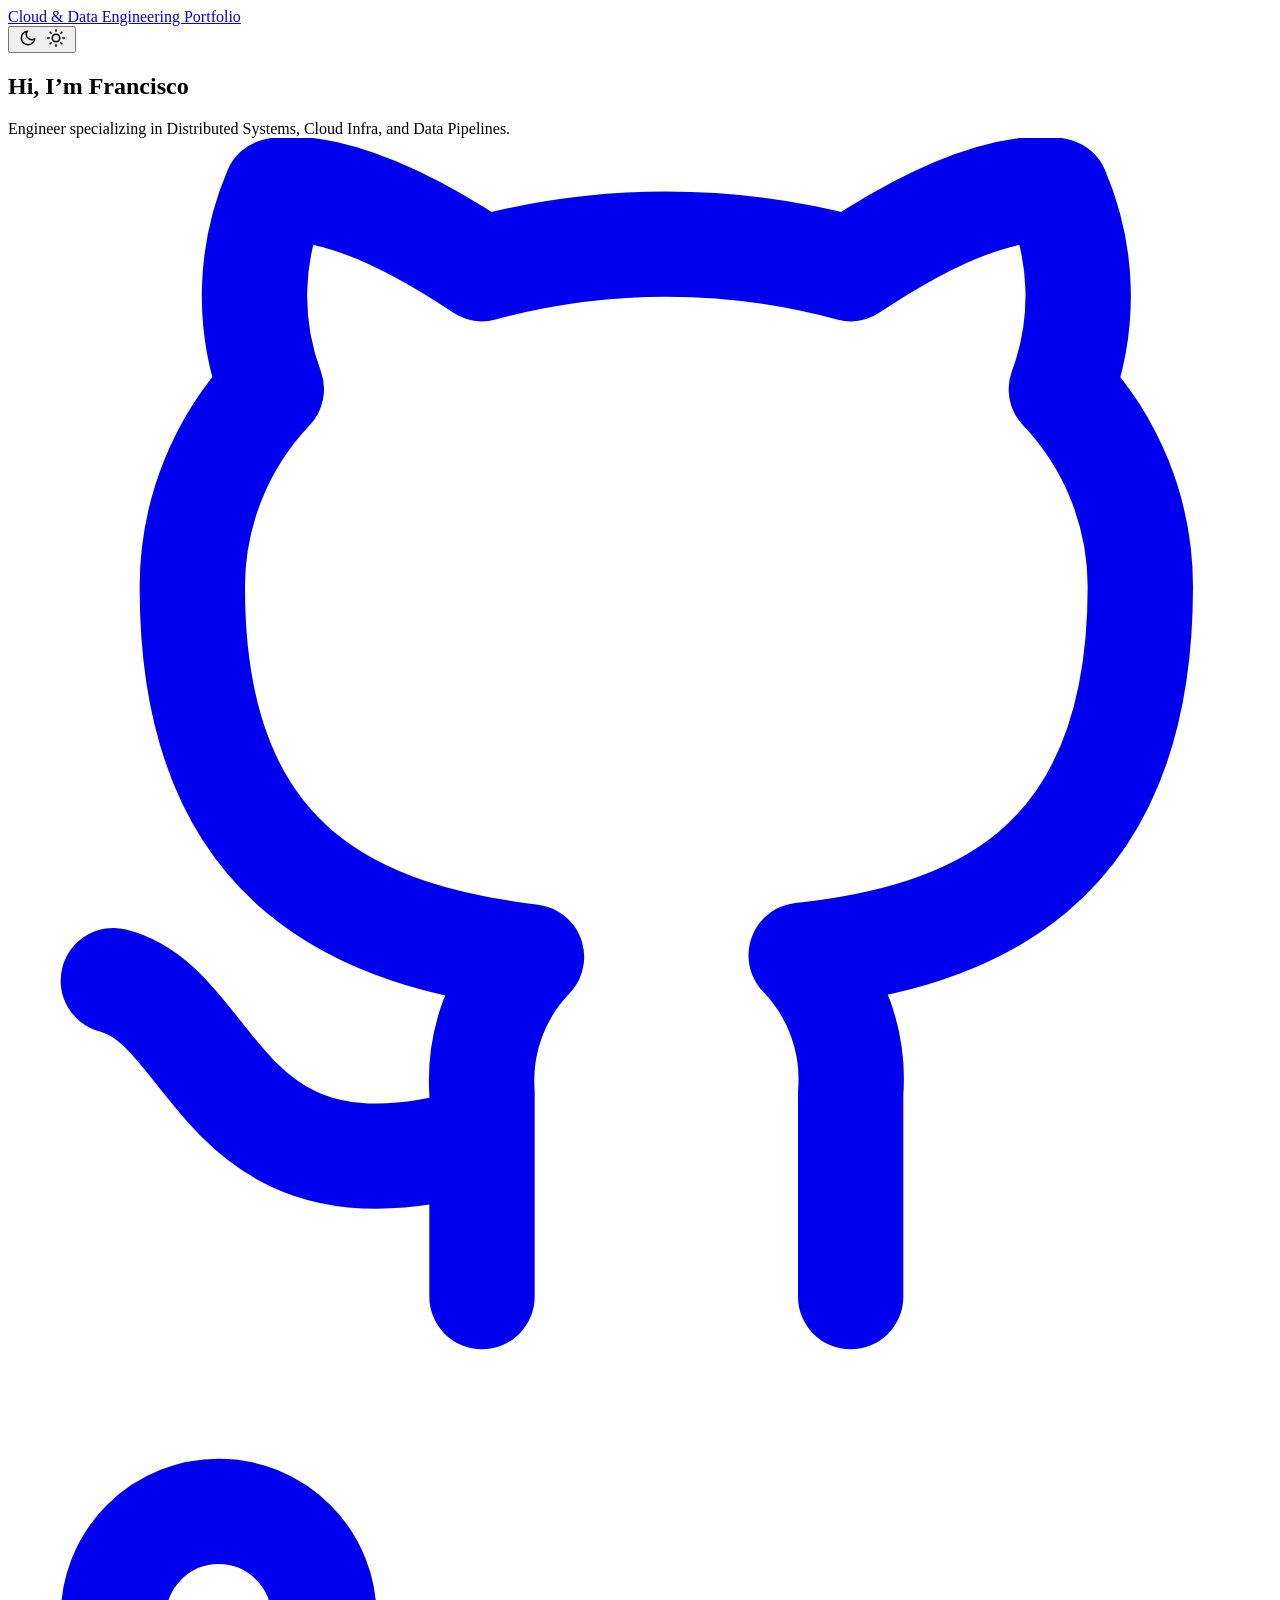
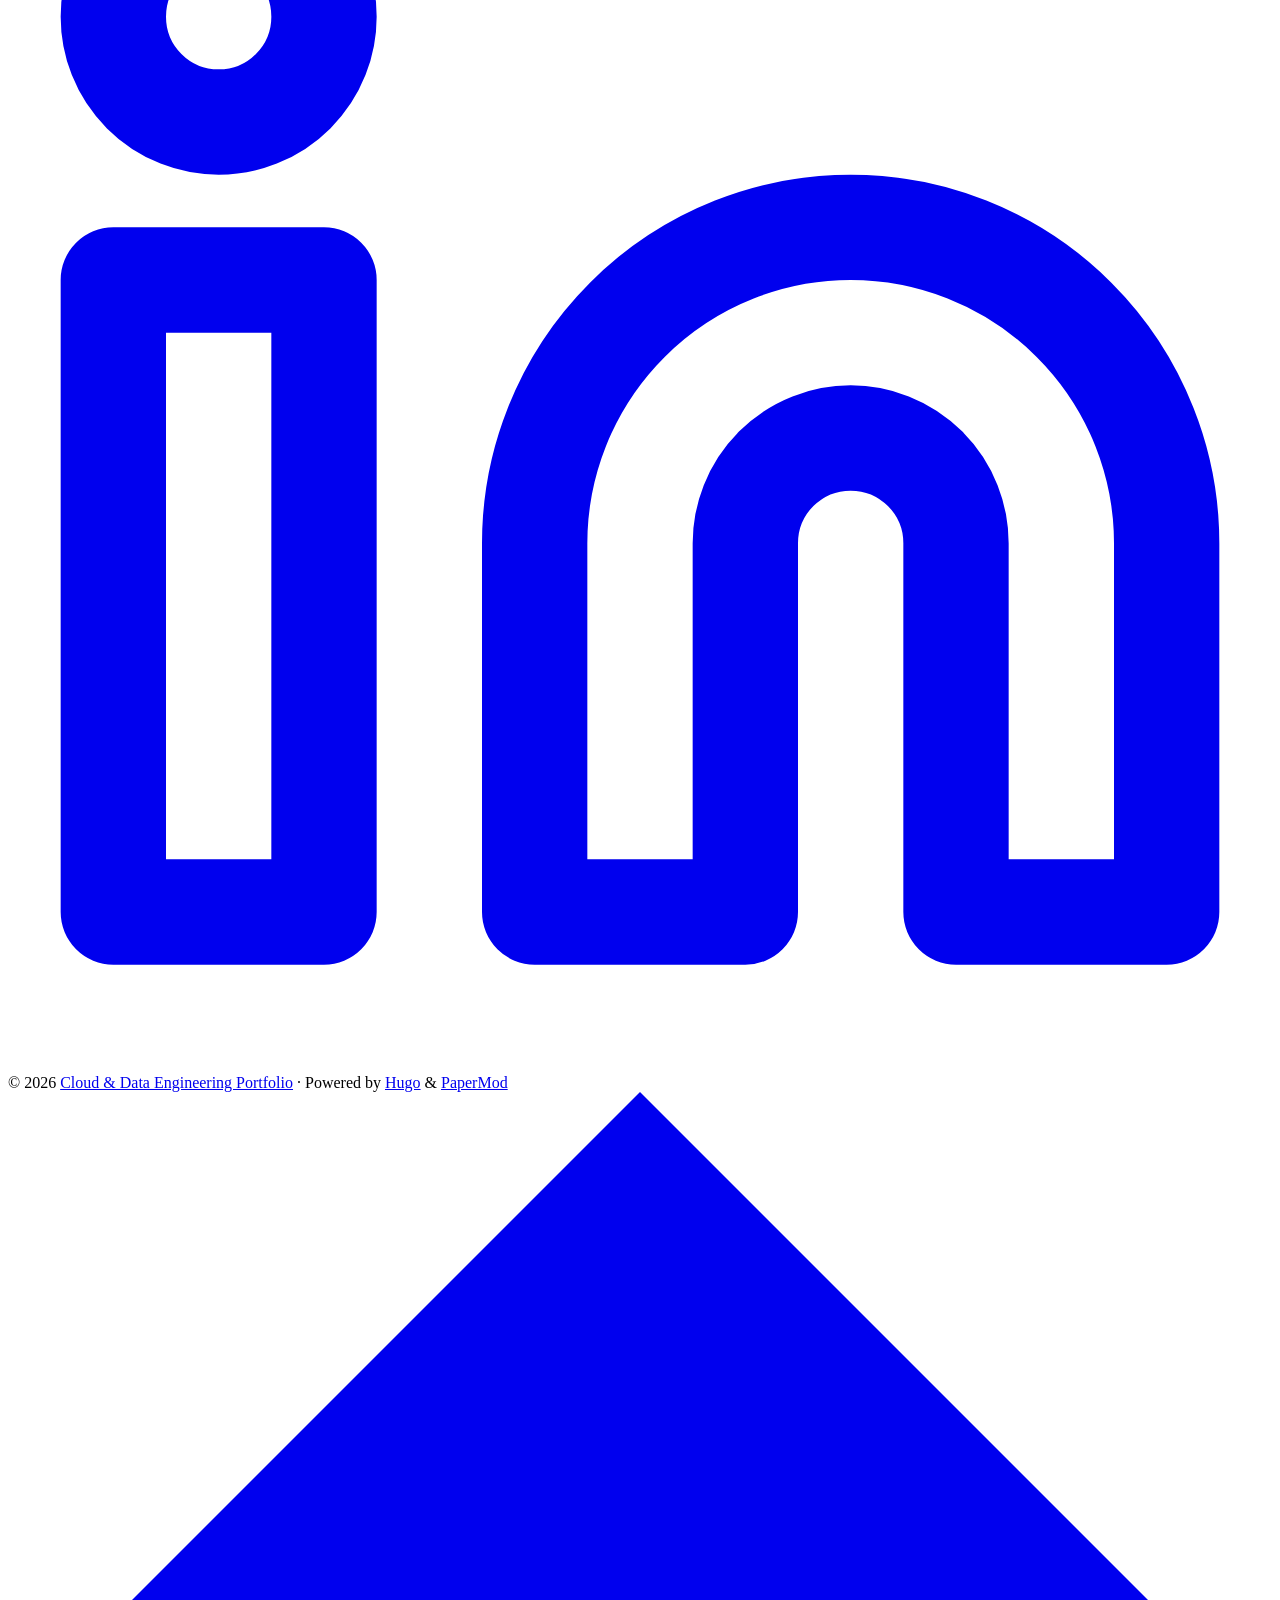
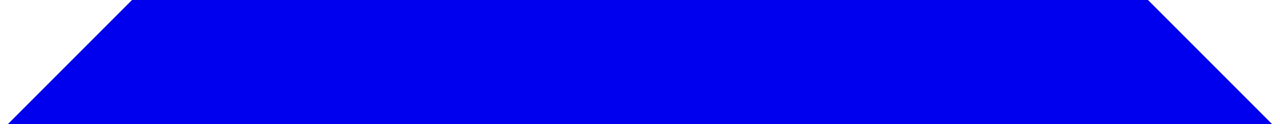
==== public/index.html @ 98f8ec18 "Now lets render." ====
<!DOCTYPE html>
<html lang="en" dir="auto" data-theme="auto">

<head>
	<meta name="generator" content="Hugo 0.159.2"><meta charset="utf-8">
<meta http-equiv="X-UA-Compatible" content="IE=edge">
<meta name="viewport" content="width=device-width, initial-scale=1, shrink-to-fit=no">
<meta name="robots" content="index, follow">
<title>Cloud &amp; Data Engineering Portfolio</title>

<meta name="description" content="">
<meta name="author" content="">
<link rel="canonical" href="https://francisco-obando.github.io/">
<link crossorigin="anonymous" href="/assets/css/stylesheet.199042e659bc7245f5609d333d6c044eb554a0640849bb874e1dff8eb0f57209.css" integrity="sha256-GZBC5lm8ckX1YJ0zPWwETrVUoGQISbuHTh3/jrD1cgk=" rel="preload stylesheet" as="style">
<link rel="icon" href="https://francisco-obando.github.io/favicon.ico">
<link rel="icon" type="image/png" sizes="16x16" href="https://francisco-obando.github.io/favicon-16x16.png">
<link rel="icon" type="image/png" sizes="32x32" href="https://francisco-obando.github.io/favicon-32x32.png">
<link rel="apple-touch-icon" href="https://francisco-obando.github.io/apple-touch-icon.png">
<link rel="mask-icon" href="https://francisco-obando.github.io/safari-pinned-tab.svg">
<meta name="theme-color" content="#2e2e33">
<meta name="msapplication-TileColor" content="#2e2e33">
<link rel="alternate" type="application/rss+xml" href="https://francisco-obando.github.io/index.xml" title="rss">
<link rel="alternate" hreflang="en" href="https://francisco-obando.github.io/">
<noscript>
    <style>
        #theme-toggle,
        .top-link {
            display: none;
        }

    </style>
    <style>
        @media (prefers-color-scheme: dark) {
            :root {
                --theme: rgb(29, 30, 32);
                --entry: rgb(46, 46, 51);
                --primary: rgb(218, 218, 219);
                --secondary: rgb(155, 156, 157);
                --tertiary: rgb(65, 66, 68);
                --content: rgb(196, 196, 197);
                --code-block-bg: rgb(46, 46, 51);
                --code-bg: rgb(55, 56, 62);
                --border: rgb(51, 51, 51);
                color-scheme: dark;
            }

            .list {
                background: var(--theme);
            }

            .toc {
                background: var(--entry);
            }
        }

        @media (prefers-color-scheme: light) {
            .list::-webkit-scrollbar-thumb {
                border-color: var(--code-bg);
            }
        }

    </style>
</noscript>
<script>
    if (localStorage.getItem("pref-theme") === "dark") {
        document.querySelector("html").dataset.theme = 'dark';
    } else if (localStorage.getItem("pref-theme") === "light") {
       document.querySelector("html").dataset.theme = 'light';
    } else if (window.matchMedia('(prefers-color-scheme: dark)').matches) {
        document.querySelector("html").dataset.theme = 'dark';
    } else {
        document.querySelector("html").dataset.theme = 'light';
    }

</script><meta property="og:url" content="https://francisco-obando.github.io/">
  <meta property="og:site_name" content="Cloud & Data Engineering Portfolio">
  <meta property="og:title" content="Cloud & Data Engineering Portfolio">
  <meta property="og:locale" content="en_us">
  <meta property="og:type" content="website">

  <meta name="twitter:card" content="summary">
  <meta name="twitter:title" content="Cloud & Data Engineering Portfolio">

<script type="application/ld+json">
{
  "@context": "https://schema.org",
  "@type": "Organization",
  "name": "Cloud \u0026 Data Engineering Portfolio",
  "url": "https://francisco-obando.github.io/",
  "description": "",
  "logo": "https://francisco-obando.github.io/favicon.ico",
  "sameAs": [
      "https://github.com/francisco-obando", "https://linkedin.com/in/franciscoobando"
  ]
}
</script>
</head>
<body class="list" id="top">
    <header class="header">
    <nav class="nav">
        <div class="logo">
            <a href="https://francisco-obando.github.io/" accesskey="h" title="Cloud &amp; Data Engineering Portfolio (Alt + H)">Cloud &amp; Data Engineering Portfolio</a>
            <div class="logo-switches">
                <button id="theme-toggle" accesskey="t" title="(Alt + T)" aria-label="Toggle theme">
                    <svg id="moon" xmlns="http://www.w3.org/2000/svg" width="24" height="18" viewBox="0 0 24 24"
                        fill="none" stroke="currentColor" stroke-width="2" stroke-linecap="round"
                        stroke-linejoin="round">
                        <path d="M21 12.79A9 9 0 1 1 11.21 3 7 7 0 0 0 21 12.79z"></path>
                    </svg>
                    <svg id="sun" xmlns="http://www.w3.org/2000/svg" width="24" height="18" viewBox="0 0 24 24"
                        fill="none" stroke="currentColor" stroke-width="2" stroke-linecap="round"
                        stroke-linejoin="round">
                        <circle cx="12" cy="12" r="5"></circle>
                        <line x1="12" y1="1" x2="12" y2="3"></line>
                        <line x1="12" y1="21" x2="12" y2="23"></line>
                        <line x1="4.22" y1="4.22" x2="5.64" y2="5.64"></line>
                        <line x1="18.36" y1="18.36" x2="19.78" y2="19.78"></line>
                        <line x1="1" y1="12" x2="3" y2="12"></line>
                        <line x1="21" y1="12" x2="23" y2="12"></line>
                        <line x1="4.22" y1="19.78" x2="5.64" y2="18.36"></line>
                        <line x1="18.36" y1="5.64" x2="19.78" y2="4.22"></line>
                    </svg>
                </button>
            </div>
        </div>
        <ul id="menu">
        </ul>
    </nav>
</header>
<main class="main"> 
<article class="first-entry home-info">
    <header class="entry-header">
        <h1>Hi, I&rsquo;m Francisco</h1>
    </header>
    <div class="entry-content">
        Engineer specializing in Distributed Systems, Cloud Infra, and Data Pipelines.
    </div>
    <footer class="entry-footer">
        <div class="social-icons" >
    <a href="https://github.com/francisco-obando" target="_blank" rel="noopener noreferrer me"
        title="Github">
        <svg xmlns="http://www.w3.org/2000/svg" viewBox="0 0 24 24" fill="none" stroke="currentColor" stroke-width="2"
    stroke-linecap="round" stroke-linejoin="round">
    <path
        d="M9 19c-5 1.5-5-2.5-7-3m14 6v-3.87a3.37 3.37 0 0 0-.94-2.61c3.14-.35 6.44-1.54 6.44-7A5.44 5.44 0 0 0 20 4.77 5.07 5.07 0 0 0 19.91 1S18.73.65 16 2.48a13.38 13.38 0 0 0-7 0C6.27.65 5.09 1 5.09 1A5.07 5.07 0 0 0 5 4.77a5.44 5.44 0 0 0-1.5 3.78c0 5.42 3.3 6.61 6.44 7A3.37 3.37 0 0 0 9 18.13V22">
    </path>
</svg>
    </a>
    <a href="https://linkedin.com/in/franciscoobando" target="_blank" rel="noopener noreferrer me"
        title="Linkedin">
        <svg xmlns="http://www.w3.org/2000/svg" viewBox="0 0 24 24" fill="none" stroke="currentColor" stroke-width="2"
    stroke-linecap="round" stroke-linejoin="round">
    <path d="M16 8a6 6 0 0 1 6 6v7h-4v-7a2 2 0 0 0-2-2 2 2 0 0 0-2 2v7h-4v-7a6 6 0 0 1 6-6z"></path>
    <rect x="2" y="9" width="4" height="12"></rect>
    <circle cx="4" cy="4" r="2"></circle>
</svg>
    </a>
</div>

    </footer>
</article>
    </main>
    
<footer class="footer">
        <span>&copy; 2026 <a href="https://francisco-obando.github.io/">Cloud &amp; Data Engineering Portfolio</a></span> · 

    <span>
        Powered by
        <a href="https://gohugo.io/" rel="noopener noreferrer" target="_blank">Hugo</a> &
        <a href="https://github.com/adityatelange/hugo-PaperMod/" rel="noopener" target="_blank">PaperMod</a>
    </span>
</footer>
<a href="#top" aria-label="go to top" title="Go to Top (Alt + G)" class="top-link" id="top-link" accesskey="g">
    <svg xmlns="http://www.w3.org/2000/svg" viewBox="0 0 12 6" fill="currentColor">
        <path d="M12 6H0l6-6z" />
    </svg>
</a>

<script>
    let menu = document.getElementById('menu');
    if (menu) {
        
        const scrollPosition = localStorage.getItem("menu-scroll-position");
        if (scrollPosition) {
            menu.scrollLeft = parseInt(scrollPosition, 10);
        }
        
        menu.onscroll = function () {
            localStorage.setItem("menu-scroll-position", menu.scrollLeft);
        }
    }

    document.querySelectorAll('a[href^="#"]').forEach(anchor => {
        anchor.addEventListener("click", function (e) {
            e.preventDefault();
            var id = this.getAttribute("href").substr(1);
            if (!window.matchMedia('(prefers-reduced-motion: reduce)').matches) {
                document.querySelector(`[id='${decodeURIComponent(id)}']`).scrollIntoView({
                    behavior: "smooth"
                });
            } else {
                document.querySelector(`[id='${decodeURIComponent(id)}']`).scrollIntoView();
            }
            if (id === "top") {
                history.replaceState(null, null, " ");
            } else {
                history.pushState(null, null, `#${id}`);
            }
        });
    });

</script>
<script>
    var mybutton = document.getElementById("top-link");
    window.onscroll = function () {
        if (document.body.scrollTop > 800 || document.documentElement.scrollTop > 800) {
            mybutton.style.visibility = "visible";
            mybutton.style.opacity = "1";
        } else {
            mybutton.style.visibility = "hidden";
            mybutton.style.opacity = "0";
        }
    };

</script>
<script>
    document.getElementById("theme-toggle").addEventListener("click", () => {
        const html = document.querySelector("html");
        if (html.dataset.theme === "dark") {
            html.dataset.theme = 'light';
            localStorage.setItem("pref-theme", 'light');
        } else {
            html.dataset.theme = 'dark';
            localStorage.setItem("pref-theme", 'dark');
        }
    })

</script>
</body>

</html>
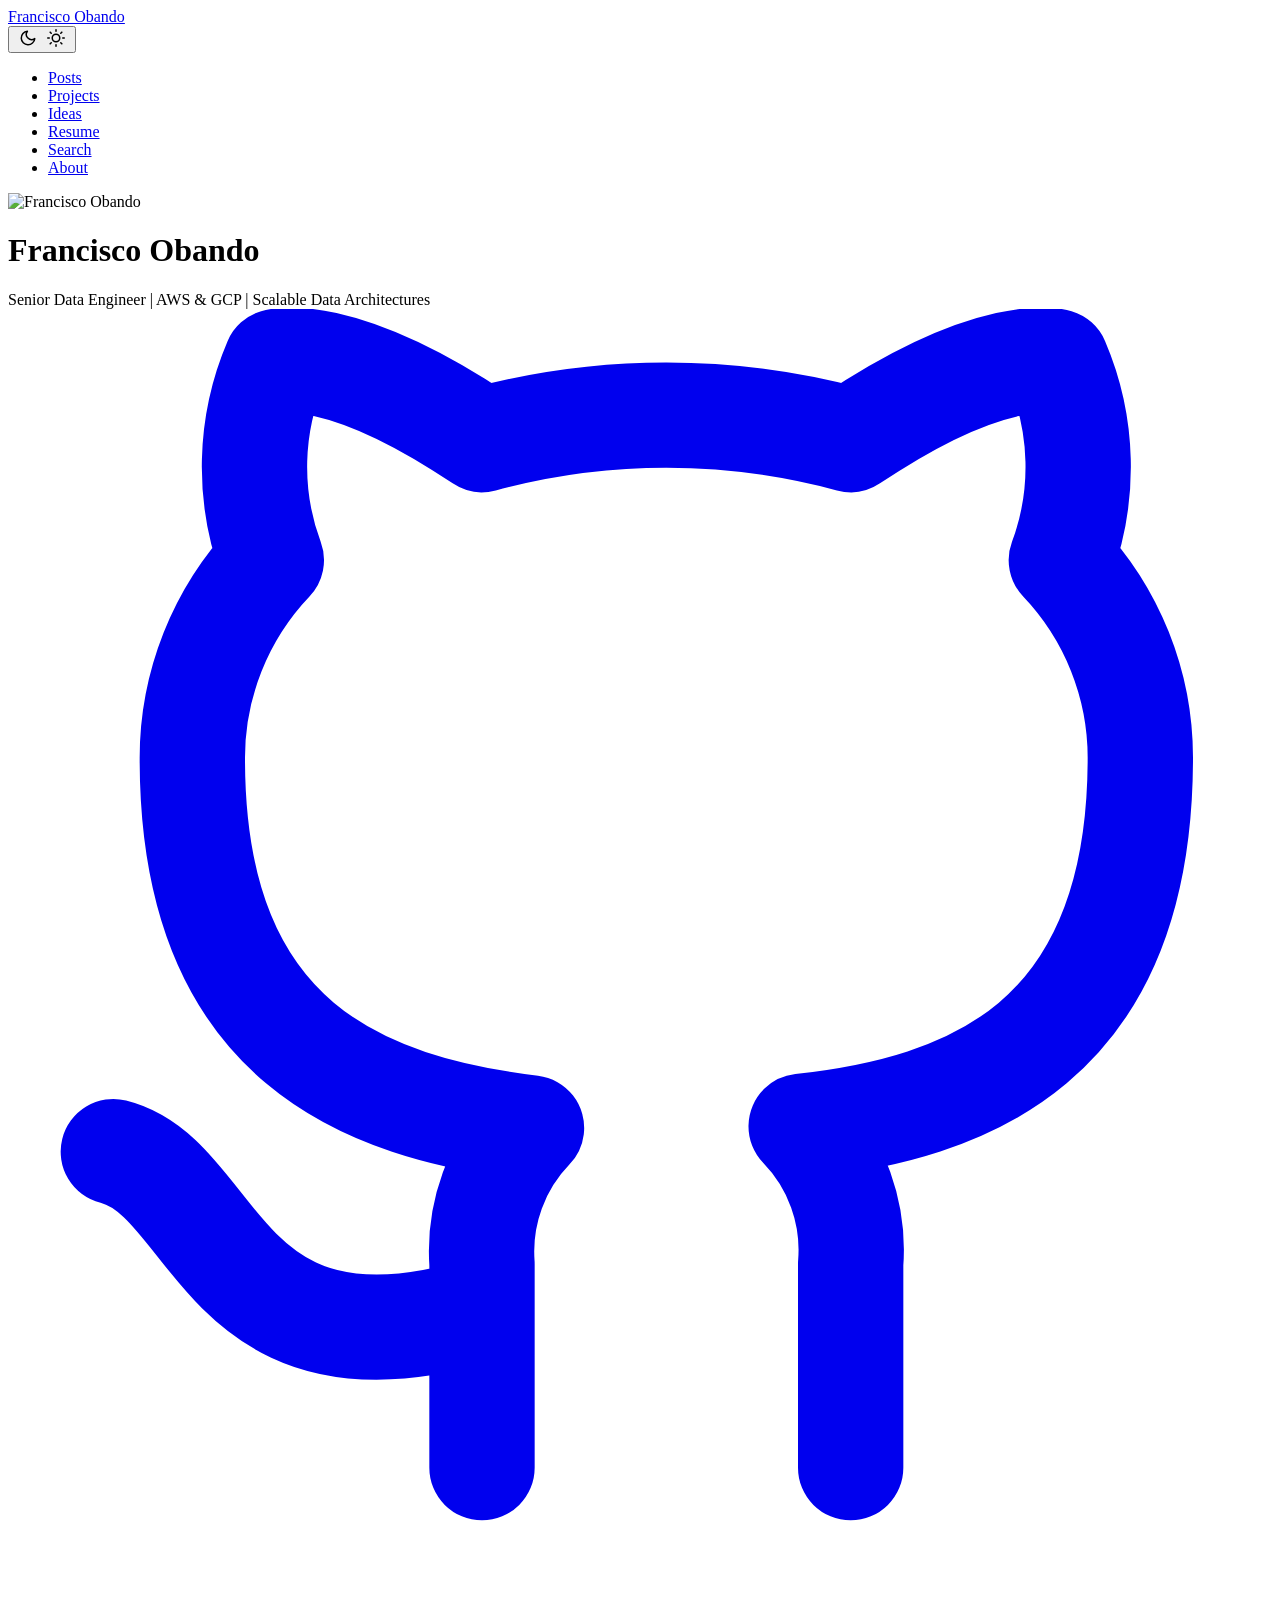
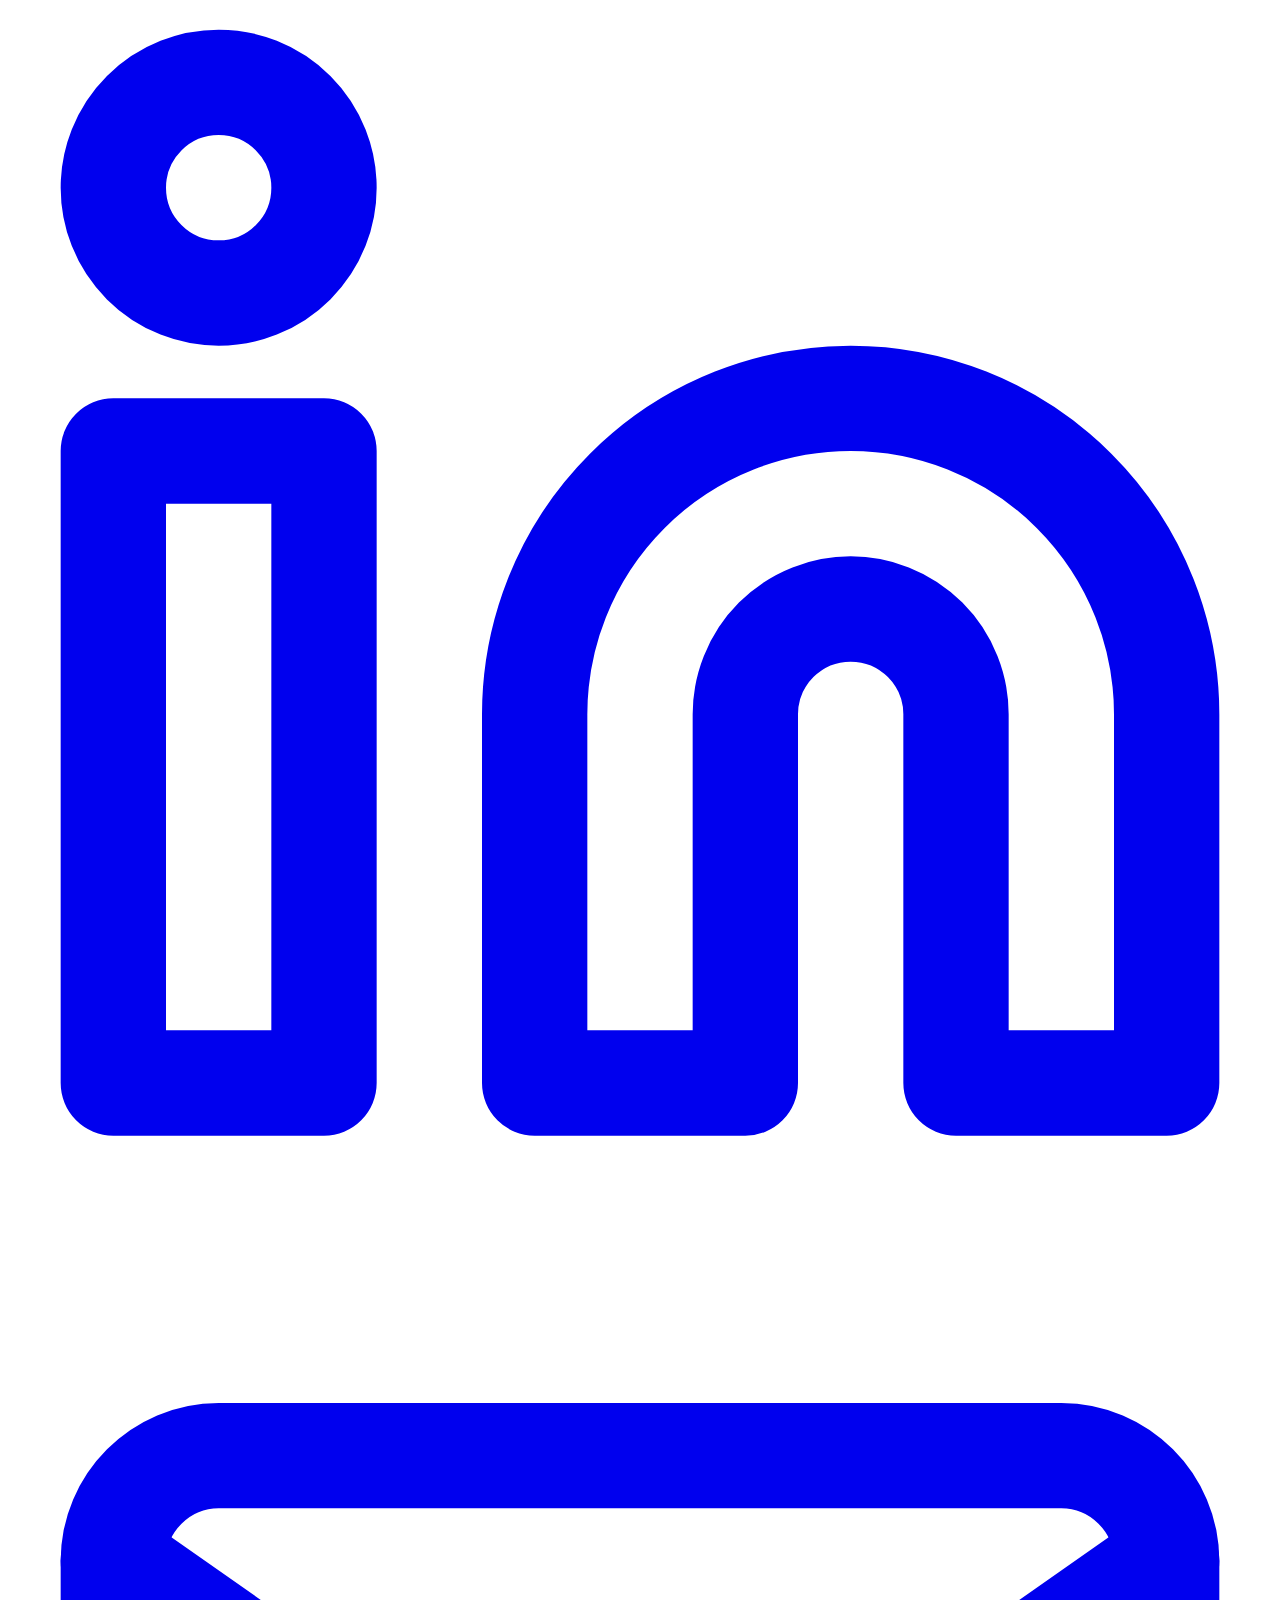
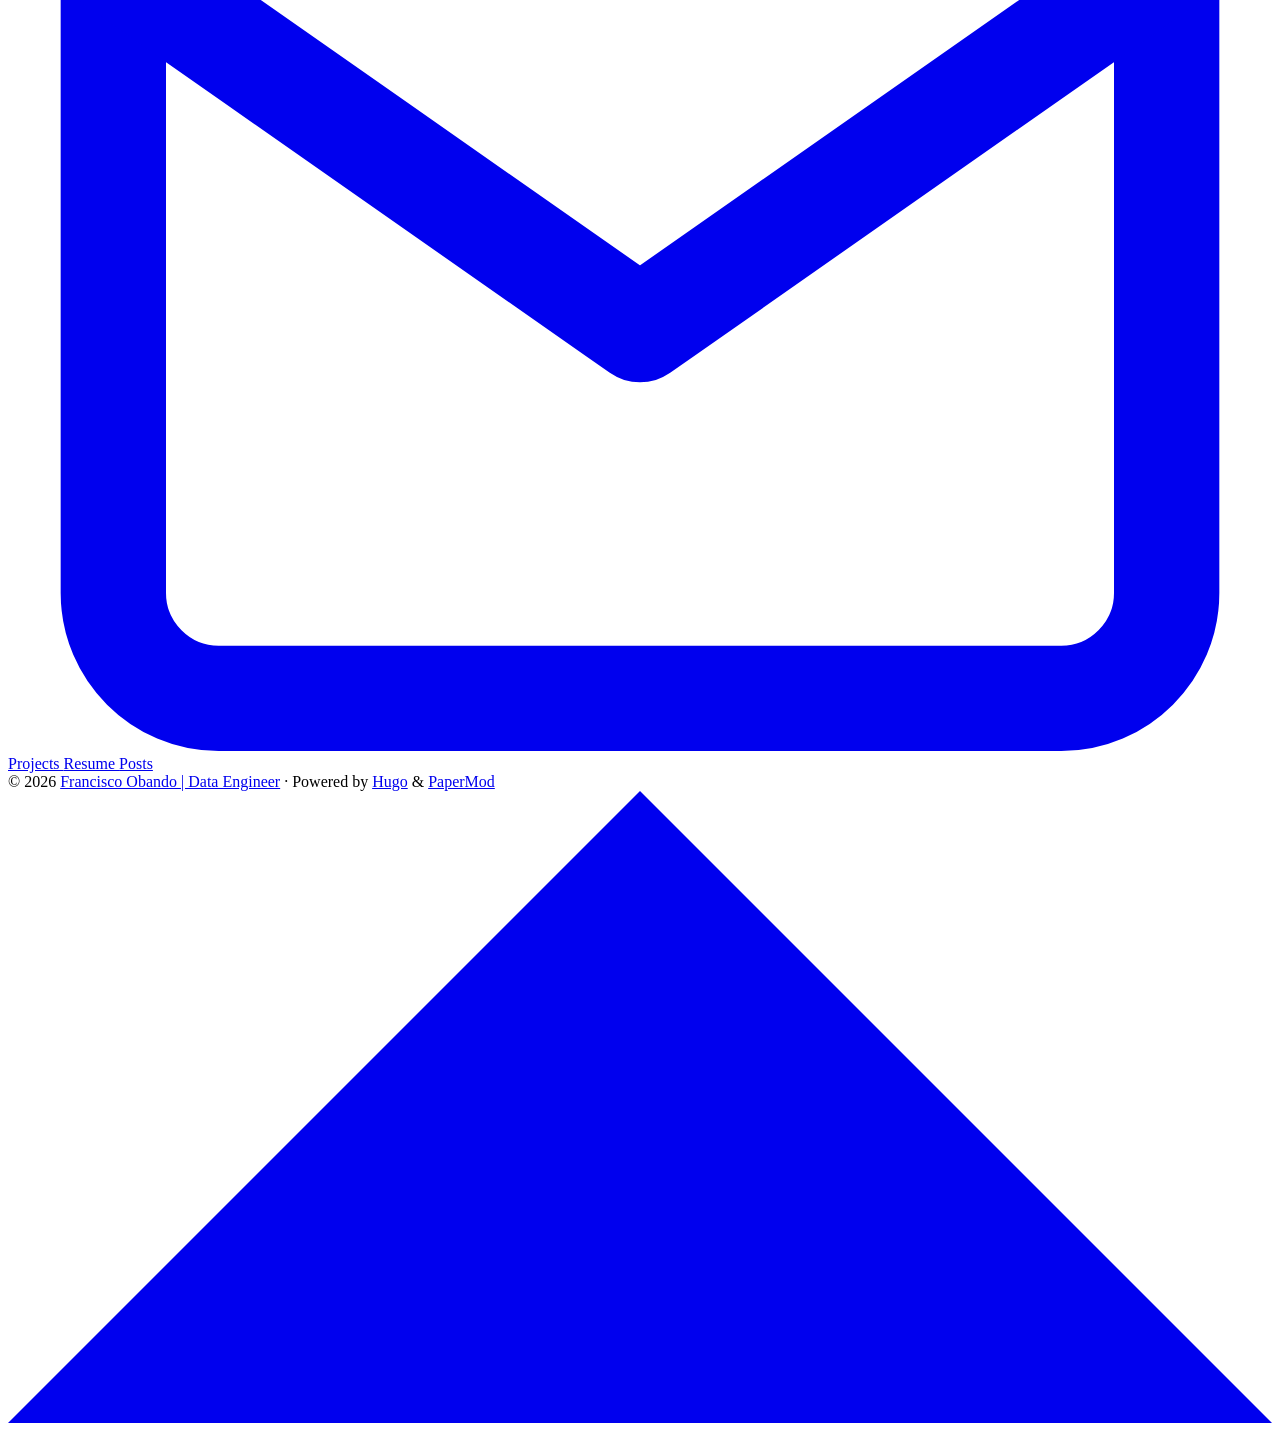
==== commit 799b231c: "Configure gitignore and persist image processing tools" ====
--- a/public/index.html
+++ b/public/index.html
@@ -2,25 +2,26 @@
 <html lang="en" dir="auto" data-theme="auto">
 
 <head>
-	<meta name="generator" content="Hugo 0.159.2"><meta charset="utf-8">
+	<meta name="generator" content="Hugo 0.159.2"><script src="/livereload.js?mindelay=10&amp;v=2&amp;port=1313&amp;path=livereload" data-no-instant defer></script><meta charset="utf-8">
 <meta http-equiv="X-UA-Compatible" content="IE=edge">
 <meta name="viewport" content="width=device-width, initial-scale=1, shrink-to-fit=no">
 <meta name="robots" content="index, follow">
-<title>Cloud &amp; Data Engineering Portfolio</title>
-
-<meta name="description" content="">
-<meta name="author" content="">
-<link rel="canonical" href="https://francisco-obando.github.io/">
+<title>Francisco Obando | Data Engineer</title>
+
+<meta name="description" content="Senior Data Engineer specializing in Scalable Data Platforms, Cloud Infrastructure (AWS/GCP), and Event-Driven Architectures.">
+<meta name="author" content="Francisco Obando">
+<link rel="canonical" href="http://localhost:1313/">
 <link crossorigin="anonymous" href="/assets/css/stylesheet.199042e659bc7245f5609d333d6c044eb554a0640849bb874e1dff8eb0f57209.css" integrity="sha256-GZBC5lm8ckX1YJ0zPWwETrVUoGQISbuHTh3/jrD1cgk=" rel="preload stylesheet" as="style">
-<link rel="icon" href="https://francisco-obando.github.io/favicon.ico">
-<link rel="icon" type="image/png" sizes="16x16" href="https://francisco-obando.github.io/favicon-16x16.png">
-<link rel="icon" type="image/png" sizes="32x32" href="https://francisco-obando.github.io/favicon-32x32.png">
-<link rel="apple-touch-icon" href="https://francisco-obando.github.io/apple-touch-icon.png">
-<link rel="mask-icon" href="https://francisco-obando.github.io/safari-pinned-tab.svg">
+<link rel="icon" href="http://localhost:1313/favicon.ico">
+<link rel="icon" type="image/png" sizes="16x16" href="http://localhost:1313/favicon-16x16.png">
+<link rel="icon" type="image/png" sizes="32x32" href="http://localhost:1313/favicon-32x32.png">
+<link rel="apple-touch-icon" href="http://localhost:1313/apple-touch-icon.png">
+<link rel="mask-icon" href="http://localhost:1313/safari-pinned-tab.svg">
 <meta name="theme-color" content="#2e2e33">
 <meta name="msapplication-TileColor" content="#2e2e33">
-<link rel="alternate" type="application/rss+xml" href="https://francisco-obando.github.io/index.xml" title="rss">
-<link rel="alternate" hreflang="en" href="https://francisco-obando.github.io/">
+<link rel="alternate" type="application/rss+xml" href="http://localhost:1313/index.xml" title="rss">
+<link rel="alternate" type="application/json" href="http://localhost:1313/index.json" title="json">
+<link rel="alternate" hreflang="en" href="http://localhost:1313/">
 <noscript>
     <style>
         #theme-toggle,
@@ -72,25 +73,27 @@
         document.querySelector("html").dataset.theme = 'light';
     }
 
-</script><meta property="og:url" content="https://francisco-obando.github.io/">
-  <meta property="og:site_name" content="Cloud & Data Engineering Portfolio">
-  <meta property="og:title" content="Cloud & Data Engineering Portfolio">
+</script><meta property="og:url" content="http://localhost:1313/">
+  <meta property="og:site_name" content="Francisco Obando | Data Engineer">
+  <meta property="og:title" content="Francisco Obando | Data Engineer">
+  <meta property="og:description" content="Senior Data Engineer specializing in Scalable Data Platforms, Cloud Infrastructure (AWS/GCP), and Event-Driven Architectures.">
   <meta property="og:locale" content="en_us">
   <meta property="og:type" content="website">
 
   <meta name="twitter:card" content="summary">
-  <meta name="twitter:title" content="Cloud & Data Engineering Portfolio">
+  <meta name="twitter:title" content="Francisco Obando | Data Engineer">
+  <meta name="twitter:description" content="Senior Data Engineer specializing in Scalable Data Platforms, Cloud Infrastructure (AWS/GCP), and Event-Driven Architectures.">
 
 <script type="application/ld+json">
 {
   "@context": "https://schema.org",
   "@type": "Organization",
-  "name": "Cloud \u0026 Data Engineering Portfolio",
-  "url": "https://francisco-obando.github.io/",
-  "description": "",
-  "logo": "https://francisco-obando.github.io/favicon.ico",
+  "name": "Francisco Obando | Data Engineer",
+  "url": "http://localhost:1313/",
+  "description": "Senior Data Engineer specializing in Scalable Data Platforms, Cloud Infrastructure (AWS/GCP), and Event-Driven Architectures.",
+  "logo": "http://localhost:1313/favicon.ico",
   "sameAs": [
-      "https://github.com/francisco-obando", "https://linkedin.com/in/franciscoobando"
+      "https://github.com/francisco-obando", "https://linkedin.com/in/franciscoobando", "mailto:fran.obando@gmail.com"
   ]
 }
 </script>
@@ -99,7 +102,10 @@
     <header class="header">
     <nav class="nav">
         <div class="logo">
-            <a href="https://francisco-obando.github.io/" accesskey="h" title="Cloud &amp; Data Engineering Portfolio (Alt + H)">Cloud &amp; Data Engineering Portfolio</a>
+            <a href="http://localhost:1313/" accesskey="h" title="Francisco Obando (Alt + H)">
+                        
+                    <img src="http://localhost:1313/logo_hu_b39dbb450d972b.png" alt="" aria-label="logo"
+                        height="35">Francisco Obando</a>
             <div class="logo-switches">
                 <button id="theme-toggle" accesskey="t" title="(Alt + T)" aria-label="Toggle theme">
                     <svg id="moon" xmlns="http://www.w3.org/2000/svg" width="24" height="18" viewBox="0 0 24 24"
@@ -124,19 +130,45 @@
             </div>
         </div>
         <ul id="menu">
+            <li>
+                <a href="http://localhost:1313/posts" title="Posts">
+                    <span>Posts</span>
+                </a>
+            </li>
+            <li>
+                <a href="http://localhost:1313/projects" title="Projects">
+                    <span>Projects</span>
+                </a>
+            </li>
+            <li>
+                <a href="http://localhost:1313/ideas" title="Ideas">
+                    <span>Ideas</span>
+                </a>
+            </li>
+            <li>
+                <a href="http://localhost:1313/resume" title="Resume">
+                    <span>Resume</span>
+                </a>
+            </li>
+            <li>
+                <a href="http://localhost:1313/search" title="Search (Alt &#43; /)" accesskey=/>
+                    <span>Search</span>
+                </a>
+            </li>
+            <li>
+                <a href="http://localhost:1313/about" title="About">
+                    <span>About</span>
+                </a>
+            </li>
         </ul>
     </nav>
 </header>
-<main class="main"> 
-<article class="first-entry home-info">
-    <header class="entry-header">
-        <h1>Hi, I&rsquo;m Francisco</h1>
-    </header>
-    <div class="entry-content">
-        Engineer specializing in Distributed Systems, Cloud Infra, and Data Pipelines.
-    </div>
-    <footer class="entry-footer">
-        <div class="social-icons" >
+<main class="main"><div class="profile">
+    <div class="profile_inner">
+            <img draggable="false" src="http://localhost:1313/avatar_hu_b453d7f3df684874.png" alt="Francisco Obando" title="Francisco Obando"
+                height="150" width="150" />
+        <h1>Francisco Obando</h1>
+        <span>Senior Data Engineer | AWS &amp; GCP | Scalable Data Architectures</span><div class="social-icons" >
     <a href="https://github.com/francisco-obando" target="_blank" rel="noopener noreferrer me"
         title="Github">
         <svg xmlns="http://www.w3.org/2000/svg" viewBox="0 0 24 24" fill="none" stroke="currentColor" stroke-width="2"
@@ -155,14 +187,40 @@
     <circle cx="4" cy="4" r="2"></circle>
 </svg>
     </a>
+    <a href="mailto:fran.obando@gmail.com" target="_blank" rel="noopener noreferrer me"
+        title="Email">
+        <svg xmlns="http://www.w3.org/2000/svg" viewBox="0 0 24 21" fill="none" stroke="currentColor" stroke-width="2"
+    stroke-linecap="round" stroke-linejoin="round">
+    <path d="M4 4h16c1.1 0 2 .9 2 2v12c0 1.1-.9 2-2 2H4c-1.1 0-2-.9-2-2V6c0-1.1.9-2 2-2z"></path>
+    <polyline points="22,6 12,13 2,6"></polyline>
+</svg>
+    </a>
 </div>
 
-    </footer>
-</article>
+        <div class="buttons">
+            <a class="button" href="/projects" rel="noopener" title="Projects">
+                <span class="button-inner">
+                    Projects
+                </span>
+            </a>
+            <a class="button" href="/resume" rel="noopener" title="Resume">
+                <span class="button-inner">
+                    Resume
+                </span>
+            </a>
+            <a class="button" href="/posts" rel="noopener" title="Posts">
+                <span class="button-inner">
+                    Posts
+                </span>
+            </a>
+        </div>
+    </div>
+</div>
+
     </main>
     
 <footer class="footer">
-        <span>&copy; 2026 <a href="https://francisco-obando.github.io/">Cloud &amp; Data Engineering Portfolio</a></span> · 
+        <span>&copy; 2026 <a href="http://localhost:1313/">Francisco Obando | Data Engineer</a></span> · 
 
     <span>
         Powered by
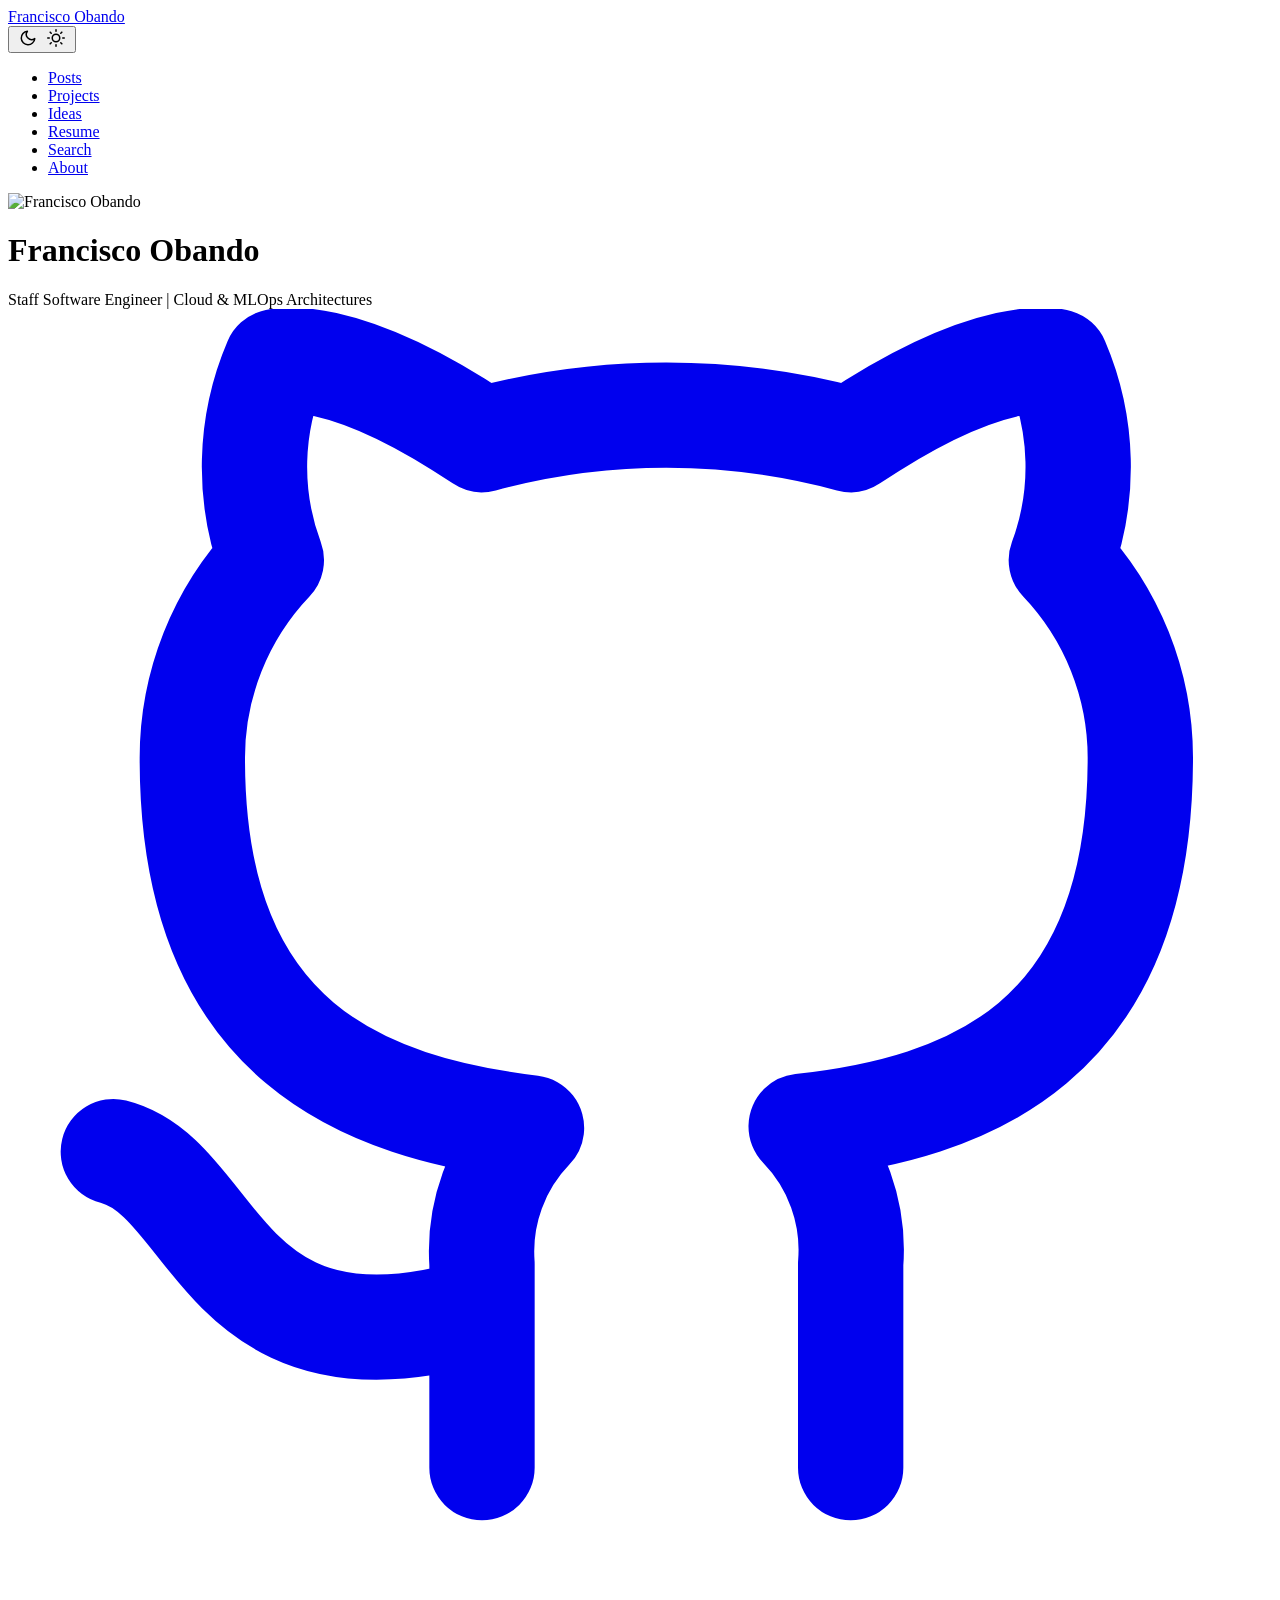
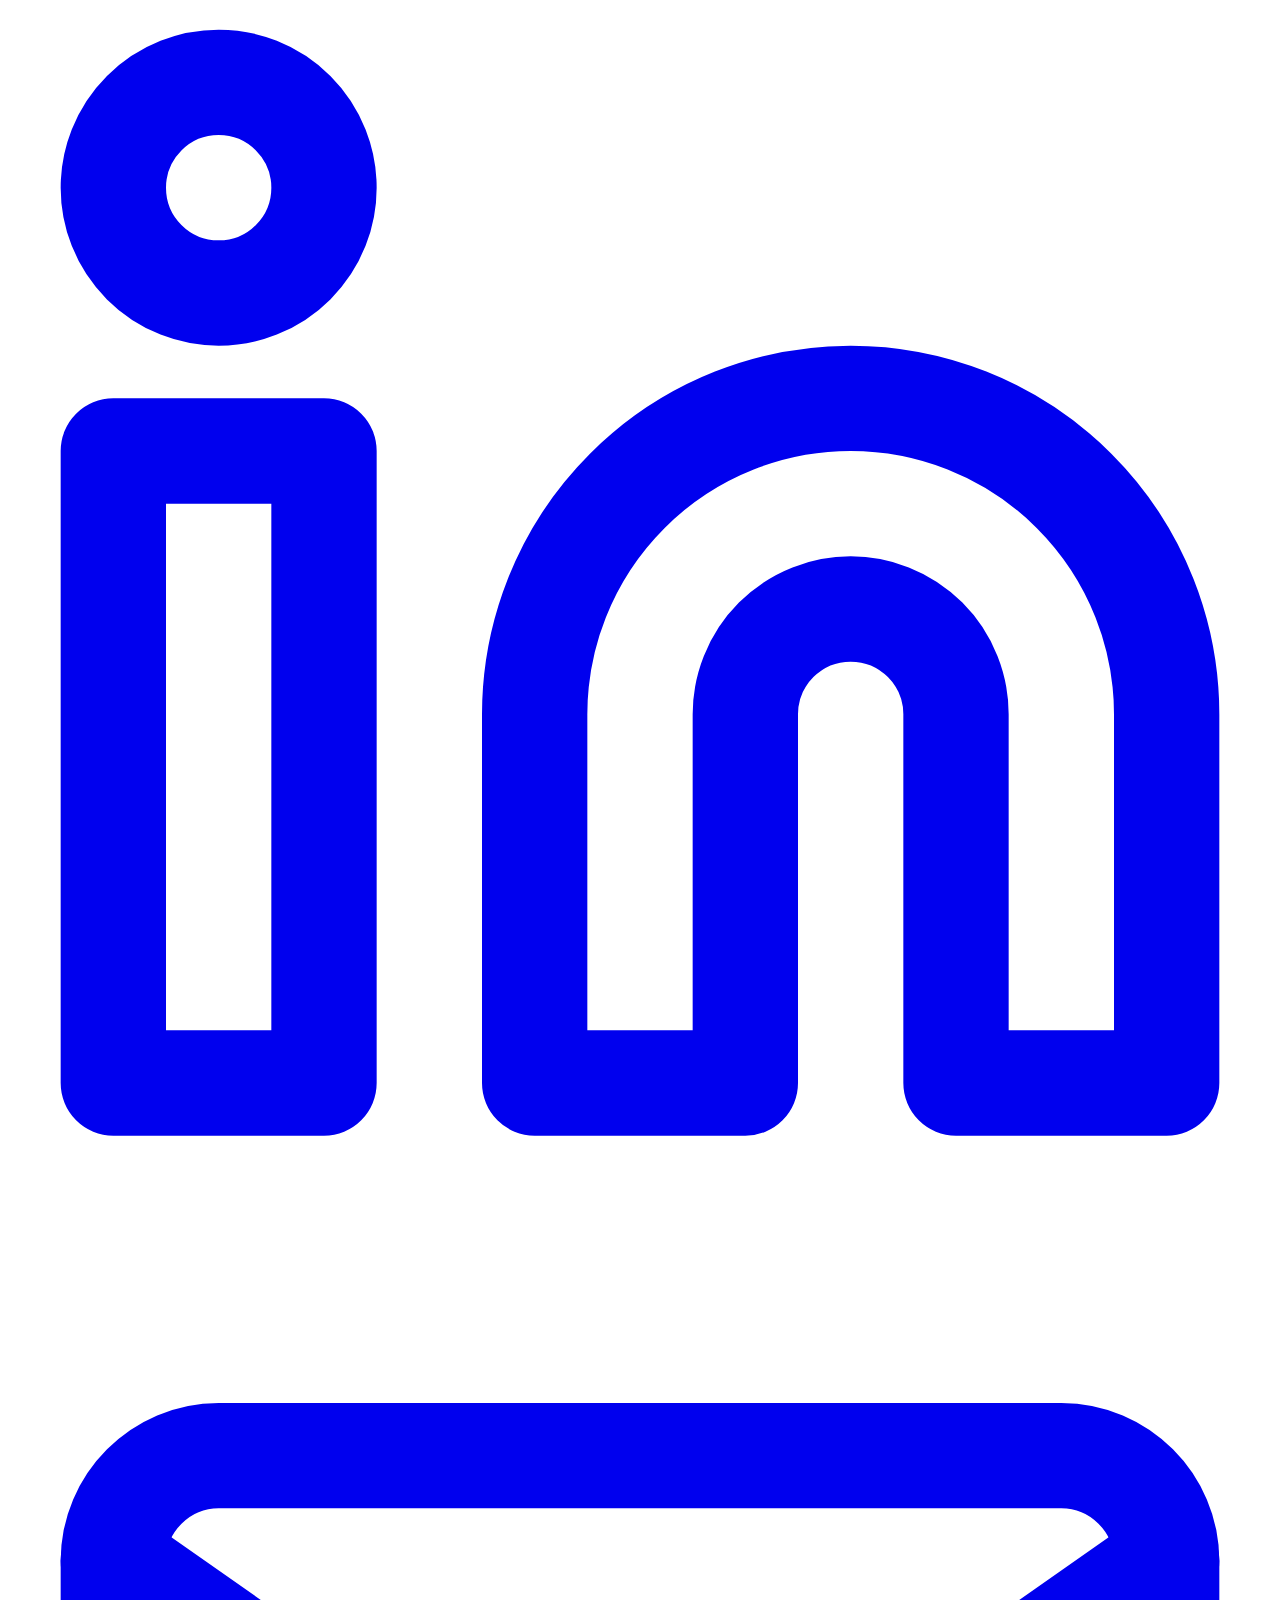
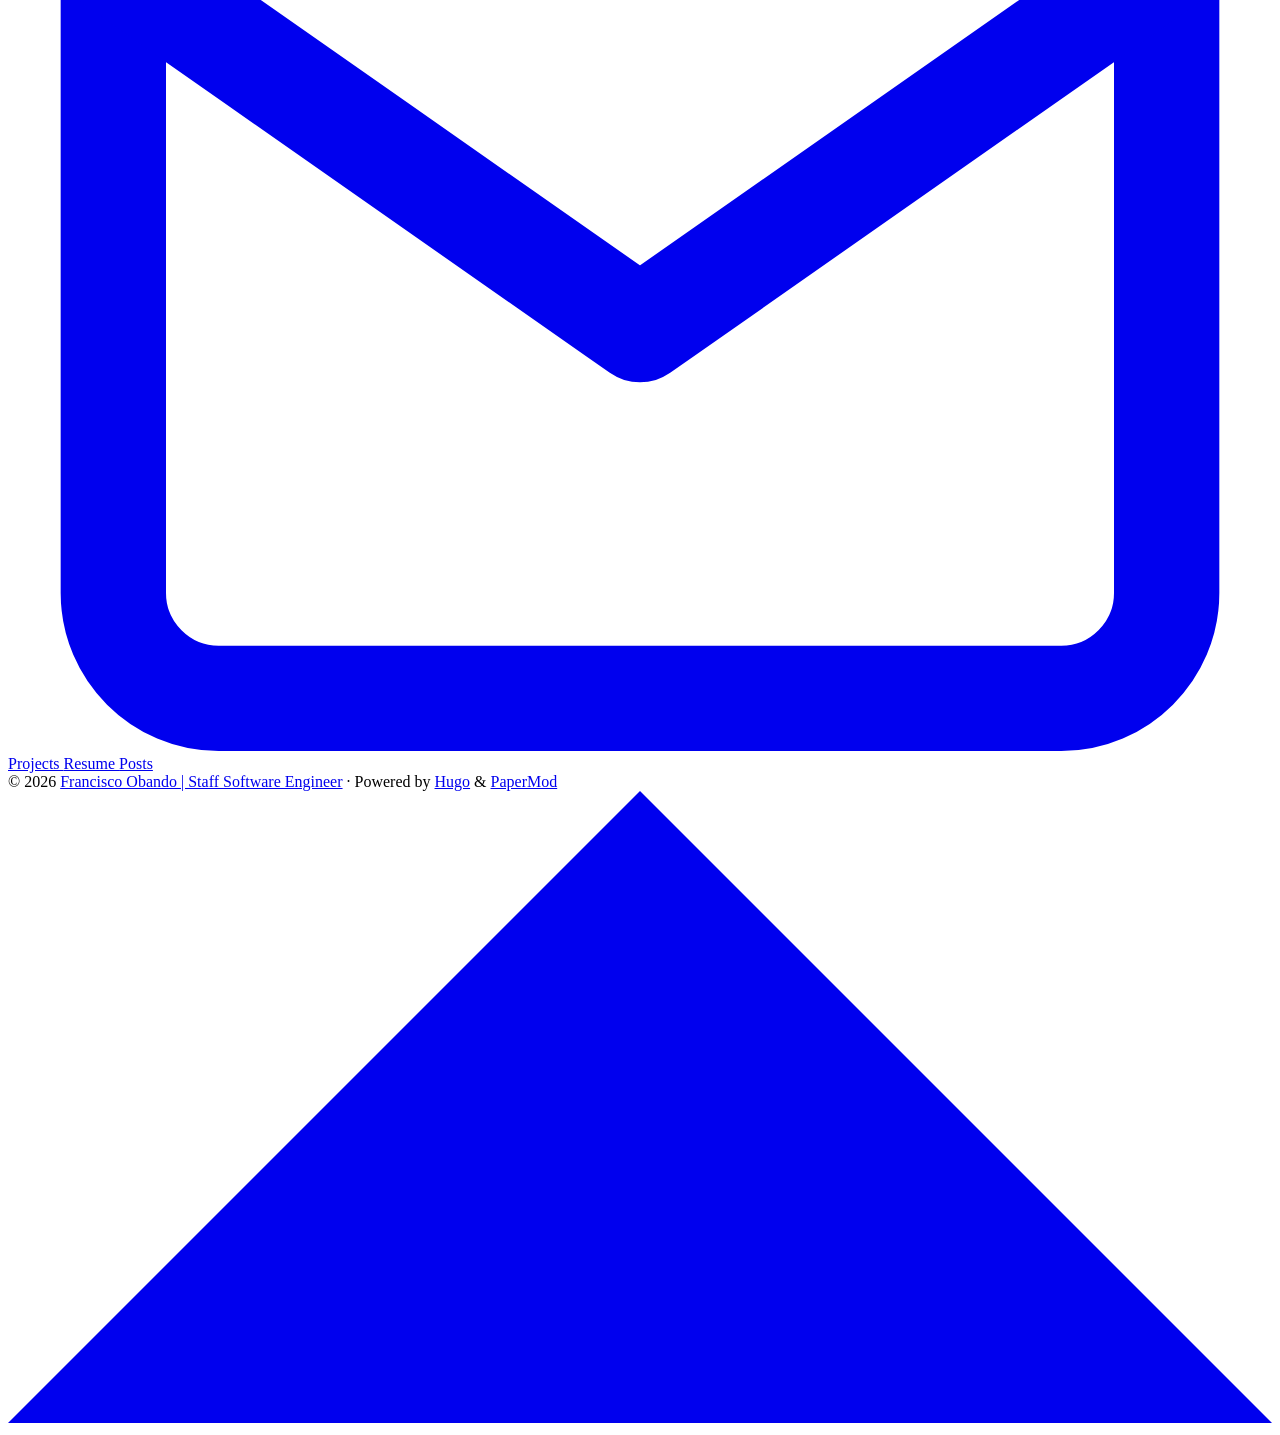
==== commit 063839aa: "Update professional profile and add technical blog posts, projects, and ideas" ====
--- a/public/index.html
+++ b/public/index.html
@@ -6,12 +6,12 @@
 <meta http-equiv="X-UA-Compatible" content="IE=edge">
 <meta name="viewport" content="width=device-width, initial-scale=1, shrink-to-fit=no">
 <meta name="robots" content="index, follow">
-<title>Francisco Obando | Data Engineer</title>
-
-<meta name="description" content="Senior Data Engineer specializing in Scalable Data Platforms, Cloud Infrastructure (AWS/GCP), and Event-Driven Architectures.">
+<title>Francisco Obando | Staff Software Engineer</title>
+
+<meta name="description" content="Staff Software Engineer specializing in Scalable Data Platforms, Cloud Infrastructure (AWS/GCP), and MLOps Architectures.">
 <meta name="author" content="Francisco Obando">
 <link rel="canonical" href="http://localhost:1313/">
-<link crossorigin="anonymous" href="/assets/css/stylesheet.199042e659bc7245f5609d333d6c044eb554a0640849bb874e1dff8eb0f57209.css" integrity="sha256-GZBC5lm8ckX1YJ0zPWwETrVUoGQISbuHTh3/jrD1cgk=" rel="preload stylesheet" as="style">
+<link crossorigin="anonymous" href="/assets/css/stylesheet.5fb677592b4120c691e8f5c963c08be5131282425b4fddc22c0b141587dc1300.css" integrity="sha256-X7Z3WStBIMaR6PXJY8CL5RMSgkJbT93CLAsUFYfcEwA=" rel="preload stylesheet" as="style">
 <link rel="icon" href="http://localhost:1313/favicon.ico">
 <link rel="icon" type="image/png" sizes="16x16" href="http://localhost:1313/favicon-16x16.png">
 <link rel="icon" type="image/png" sizes="32x32" href="http://localhost:1313/favicon-32x32.png">
@@ -74,23 +74,23 @@
     }
 
 </script><meta property="og:url" content="http://localhost:1313/">
-  <meta property="og:site_name" content="Francisco Obando | Data Engineer">
-  <meta property="og:title" content="Francisco Obando | Data Engineer">
-  <meta property="og:description" content="Senior Data Engineer specializing in Scalable Data Platforms, Cloud Infrastructure (AWS/GCP), and Event-Driven Architectures.">
+  <meta property="og:site_name" content="Francisco Obando | Staff Software Engineer">
+  <meta property="og:title" content="Francisco Obando | Staff Software Engineer">
+  <meta property="og:description" content="Staff Software Engineer specializing in Scalable Data Platforms, Cloud Infrastructure (AWS/GCP), and MLOps Architectures.">
   <meta property="og:locale" content="en_us">
   <meta property="og:type" content="website">
 
   <meta name="twitter:card" content="summary">
-  <meta name="twitter:title" content="Francisco Obando | Data Engineer">
-  <meta name="twitter:description" content="Senior Data Engineer specializing in Scalable Data Platforms, Cloud Infrastructure (AWS/GCP), and Event-Driven Architectures.">
+  <meta name="twitter:title" content="Francisco Obando | Staff Software Engineer">
+  <meta name="twitter:description" content="Staff Software Engineer specializing in Scalable Data Platforms, Cloud Infrastructure (AWS/GCP), and MLOps Architectures.">
 
 <script type="application/ld+json">
 {
   "@context": "https://schema.org",
   "@type": "Organization",
-  "name": "Francisco Obando | Data Engineer",
+  "name": "Francisco Obando | Staff Software Engineer",
   "url": "http://localhost:1313/",
-  "description": "Senior Data Engineer specializing in Scalable Data Platforms, Cloud Infrastructure (AWS/GCP), and Event-Driven Architectures.",
+  "description": "Staff Software Engineer specializing in Scalable Data Platforms, Cloud Infrastructure (AWS/GCP), and MLOps Architectures.",
   "logo": "http://localhost:1313/favicon.ico",
   "sameAs": [
       "https://github.com/francisco-obando", "https://linkedin.com/in/franciscoobando", "mailto:fran.obando@gmail.com"
@@ -104,7 +104,7 @@
         <div class="logo">
             <a href="http://localhost:1313/" accesskey="h" title="Francisco Obando (Alt + H)">
                         
-                    <img src="http://localhost:1313/logo_hu_b39dbb450d972b.png" alt="" aria-label="logo"
+                    <img src="http://localhost:1313/logo_hu_f05ad671540f5ac5.png" alt="" aria-label="logo"
                         height="35">Francisco Obando</a>
             <div class="logo-switches">
                 <button id="theme-toggle" accesskey="t" title="(Alt + T)" aria-label="Toggle theme">
@@ -165,10 +165,10 @@
 </header>
 <main class="main"><div class="profile">
     <div class="profile_inner">
-            <img draggable="false" src="http://localhost:1313/avatar_hu_b453d7f3df684874.png" alt="Francisco Obando" title="Francisco Obando"
+            <img draggable="false" src="http://localhost:1313/avatar_hu_b518bbee376aae59.png" alt="Francisco Obando" title="Francisco Obando"
                 height="150" width="150" />
         <h1>Francisco Obando</h1>
-        <span>Senior Data Engineer | AWS &amp; GCP | Scalable Data Architectures</span><div class="social-icons" >
+        <span>Staff Software Engineer | Cloud &amp; MLOps Architectures</span><div class="social-icons" >
     <a href="https://github.com/francisco-obando" target="_blank" rel="noopener noreferrer me"
         title="Github">
         <svg xmlns="http://www.w3.org/2000/svg" viewBox="0 0 24 24" fill="none" stroke="currentColor" stroke-width="2"
@@ -220,7 +220,7 @@
     </main>
     
 <footer class="footer">
-        <span>&copy; 2026 <a href="http://localhost:1313/">Francisco Obando | Data Engineer</a></span> · 
+        <span>&copy; 2026 <a href="http://localhost:1313/">Francisco Obando | Staff Software Engineer</a></span> · 
 
     <span>
         Powered by
